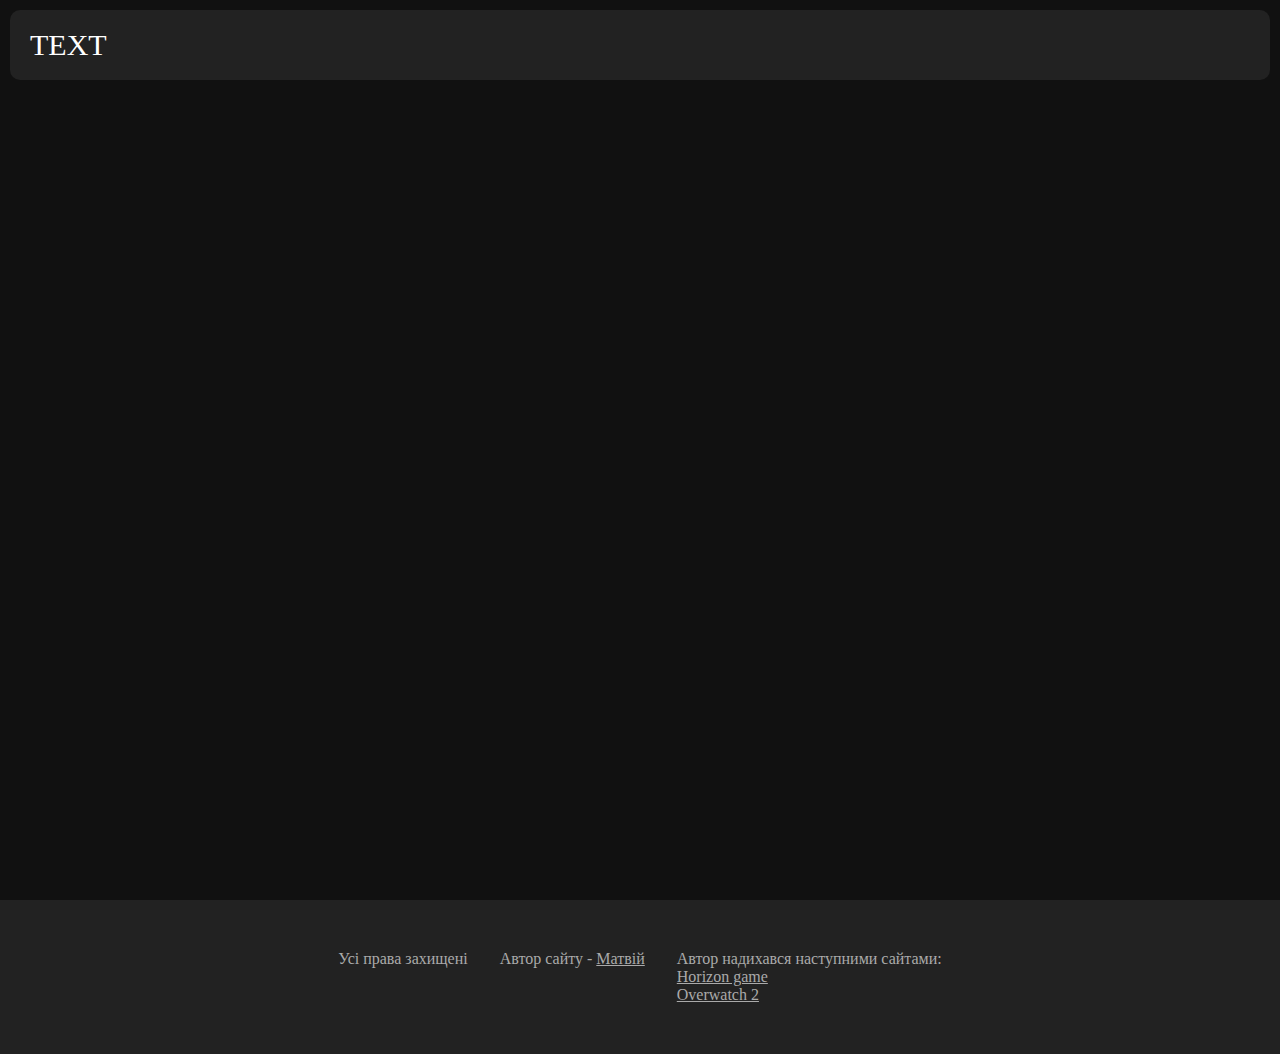
==== index.html @ eb87b84f "V 0.1" ====
<!DOCTYPE html>
<html>
<head>
	<meta charset="utf-8">
	<meta name="viewport" content="width=device-width, initial-scale=1">
	<link rel="stylesheet" type="text/css" href="jquery-3.7.0.min.js">
	<link rel="stylesheet" type="text/css" href="style.css">
	<script type="text/javascript" src="script.js"></script>
	<title>Сторінка</title>
</head>
<body>
	<div id="header">
		<a href="">
			<div class="btn">
				TEXT
			</div>
		</a>
	</div>
	<div id="content"></div>
	<div id="footer">
		<div class="span">Усі права захищені</div>
		<div class="span">Автор сайту - <a href="">Матвій</a></div>
		<div class="span">
			Автор надихався наступними сайтами:
			<br>
			<a href="https://www.playstation.com/uk-ua/horizon/">Horizon game</a>
			<br>
			<a href="https://overwatch.blizzard.com/en-us/">Overwatch 2</a>
		</div>
	</div>
</body>
</html>
---- style.css ----
body{
	margin: 0;
	font-size: 0;
	background-color: #111;
}
#header{
	position: fixed;
	left: 10px;
	top: 10px;
	right: 10px;
	height: 70px;
	background-color: #222;
	border-radius: 10px;
}
#header a{
	text-decoration-line: none;
}
#header .btn{
	position: relative;
	display: inline-block;
	vertical-align: top;
	height: 30px;
	padding: 20px;
	font-size: 30px;
	line-height: 30px;
	color: #FFF;
}
#content{
	min-height: 100vh;
}
#footer{
	padding: 50px;
	text-align: center;
	background-color: #222;
}
#footer .span{
	display: inline-block;
	vertical-align: top;
	text-align: left;
	margin-left: 16px;
	margin-right: 16px;
	font-size: 16px;
	color: #AAA;
}
#footer .span a{
	color: #AAA;
}
#footer .span a:hover{
	color: #FFF;
}
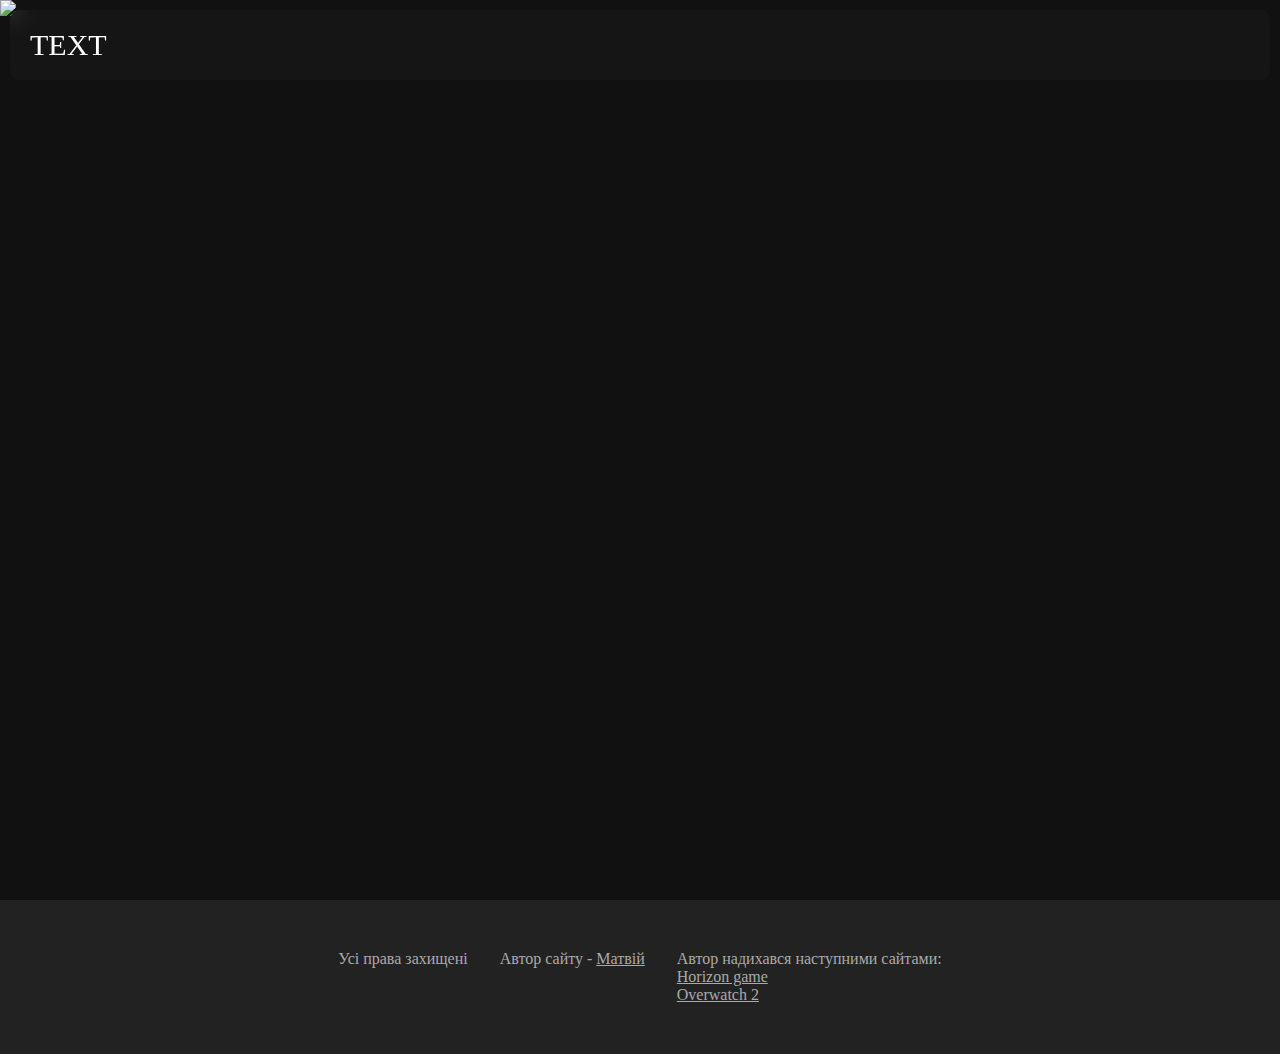
==== commit e56520d6: "V 0.2" ====
--- a/index.html
+++ b/index.html
@@ -16,7 +16,11 @@
 			</div>
 		</a>
 	</div>
-	<div id="content"></div>
+	<div id="content">
+		<div id="block1" class="block">
+			<img src="https://oir.mobi/uploads/posts/2021-03/1616523070_43-p-svetlii-fon-45.jpg" class="bg">
+		</div>
+	</div>
 	<div id="footer">
 		<div class="span">Усі права захищені</div>
 		<div class="span">Автор сайту - <a href="">Матвій</a></div>
--- a/style.css
+++ b/style.css
@@ -9,7 +9,8 @@
 	top: 10px;
 	right: 10px;
 	height: 70px;
-	background-color: #222;
+	background-color: rgba(34, 34, 34, 0.3);
+	backdrop-filter: blur(10px);
 	border-radius: 10px;
 }
 #header a{
@@ -27,6 +28,15 @@
 }
 #content{
 	min-height: 100vh;
+}
+#content .block{
+
+}
+#block1{
+
+}
+#block1 img.bg{
+	width: 100%;
 }
 #footer{
 	padding: 50px;
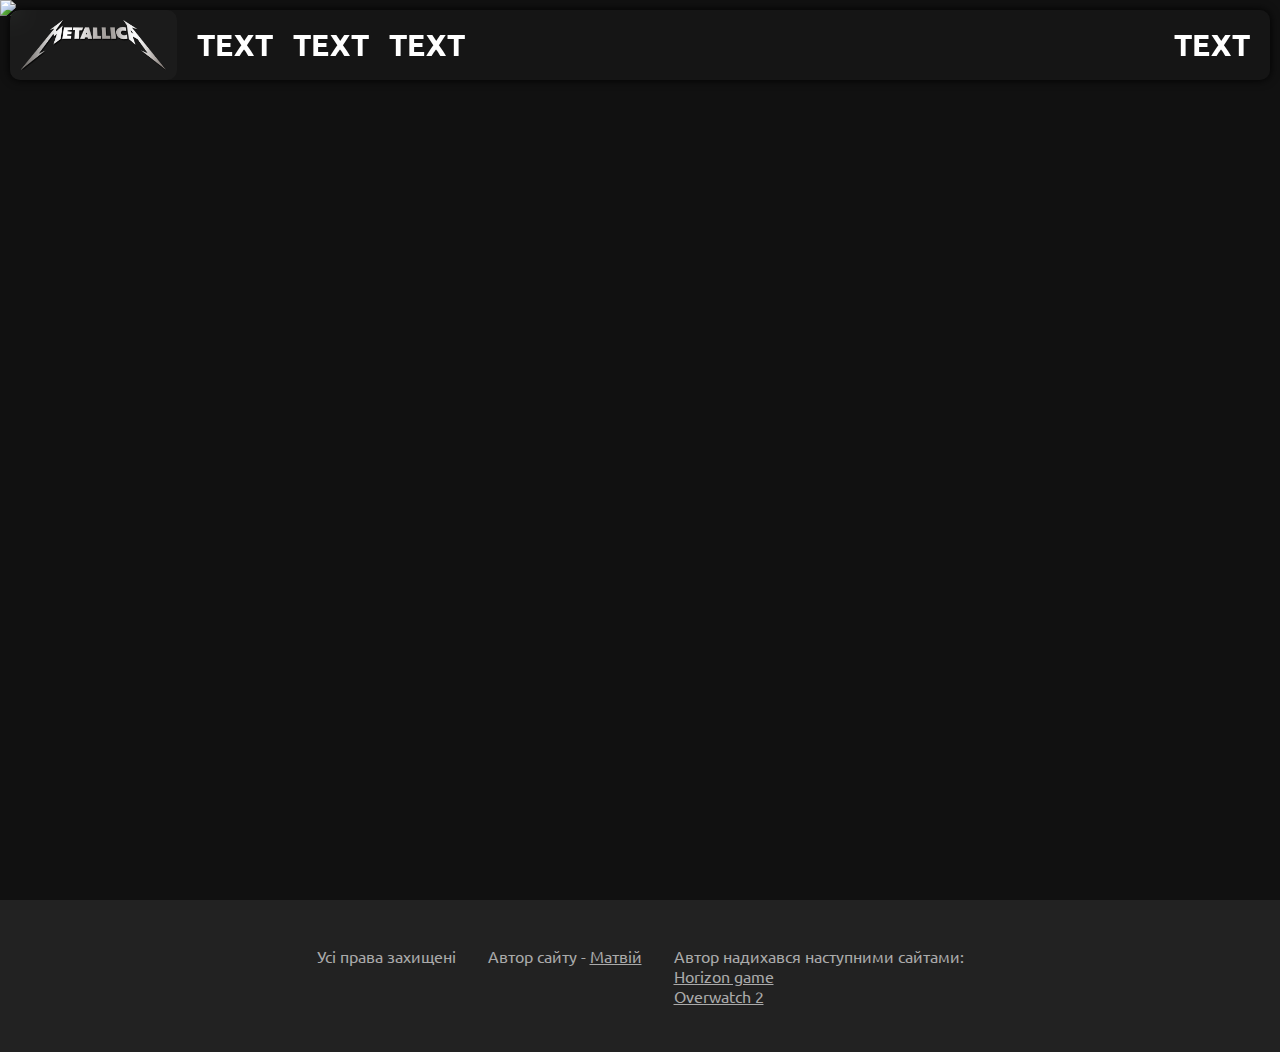
==== commit ab193dfe: "V0.3" ====
--- a/index.html
+++ b/index.html
@@ -5,20 +5,46 @@
 	<meta name="viewport" content="width=device-width, initial-scale=1">
 	<link rel="stylesheet" type="text/css" href="jquery-3.7.0.min.js">
 	<link rel="stylesheet" type="text/css" href="style.css">
+	<script type="text/javascript" src="jquery-3.7.0.min.js"></script>
 	<script type="text/javascript" src="script.js"></script>
 	<title>Сторінка</title>
 </head>
 <body>
 	<div id="header">
 		<a href="">
-			<div class="btn">
-				TEXT
+			<div class="logo">
+				<img src="img/logo.png" class="logo-img">
 			</div>
 		</a>
+		<div class="btns-left">
+			<a href="">
+				<div class="btn">
+					TEXT
+				</div>
+			</a>
+			<a href="">
+				<div class="btn">
+					TEXT
+				</div>
+			</a>
+			<a href="">
+				<div class="btn">
+					TEXT
+				</div>
+			</a>
+		</div>
+
+		<div class="btns-right">
+			<a href="">
+				<div class="btn">
+					TEXT
+				</div>
+			</a>
+		</div>
 	</div>
 	<div id="content">
 		<div id="block1" class="block">
-			<img src="https://oir.mobi/uploads/posts/2021-03/1616523070_43-p-svetlii-fon-45.jpg" class="bg">
+			<img src="https://amiel.club/uploads/posts/2022-03/1647680891_38-amiel-club-p-kartinki-metalla-54.jpg" class="bg">
 		</div>
 	</div>
 	<div id="footer">
--- a/style.css
+++ b/style.css
@@ -1,30 +1,75 @@
+@font-face{
+	font-family: ubuntu;
+	src: url("fonts/Ubuntu-Regular.ttf");
+}
+@font-face{
+	font-family: ubuntu-bold;
+	src: url("fonts/Ubuntu-Bold.ttf");
+}
 body{
+	font-family: ubuntu;
 	margin: 0;
 	font-size: 0;
 	background-color: #111;
 }
 #header{
+	font-family: ubuntu-bold;
 	position: fixed;
 	left: 10px;
 	top: 10px;
 	right: 10px;
-	height: 70px;
+	min-height: 70px;
 	background-color: rgba(34, 34, 34, 0.3);
+	-webkit-backdrop-filter: blur(10px);
 	backdrop-filter: blur(10px);
 	border-radius: 10px;
+	box-shadow: 0 0 10px #000;
+	transition-duration: 200ms;
+}
+#header.active{
+	-webkit-backdrop-filter: blur(2px);
+	backdrop-filter: blur(2px);
 }
 #header a{
 	text-decoration-line: none;
+}
+#header .logo{
+	padding: 10px;
+	display: inline-block;
+	vertical-align: top;
+	background-color:  rgba(34, 34, 34, 0.5);
+	border-radius: 10px;
+}
+#header .logo-img{
+	height: 50px;
+}
+#header .btns-left{
+	display: inline-block;
+	vertical-align: top;
+	padding: 10px;
+}
+#header .btns-right{
+	display: inline-block;
+	vertical-align: middle;
+	padding: 10px;
+	position: absolute;
+	right: 0;
+	top: 0;
 }
 #header .btn{
 	position: relative;
 	display: inline-block;
 	vertical-align: top;
 	height: 30px;
-	padding: 20px;
+	padding: 10px;
 	font-size: 30px;
 	line-height: 30px;
 	color: #FFF;
+	transition-duration: 200ms;
+	border-radius: 10px;
+}
+#header .btn:hover{
+	background-color: rgba(34, 34, 34, 0.5);
 }
 #content{
 	min-height: 100vh;
@@ -39,7 +84,7 @@
 	width: 100%;
 }
 #footer{
-	padding: 50px;
+	padding: 30px;
 	text-align: center;
 	background-color: #222;
 }
@@ -47,8 +92,7 @@
 	display: inline-block;
 	vertical-align: top;
 	text-align: left;
-	margin-left: 16px;
-	margin-right: 16px;
+	margin: 16px;
 	font-size: 16px;
 	color: #AAA;
 }
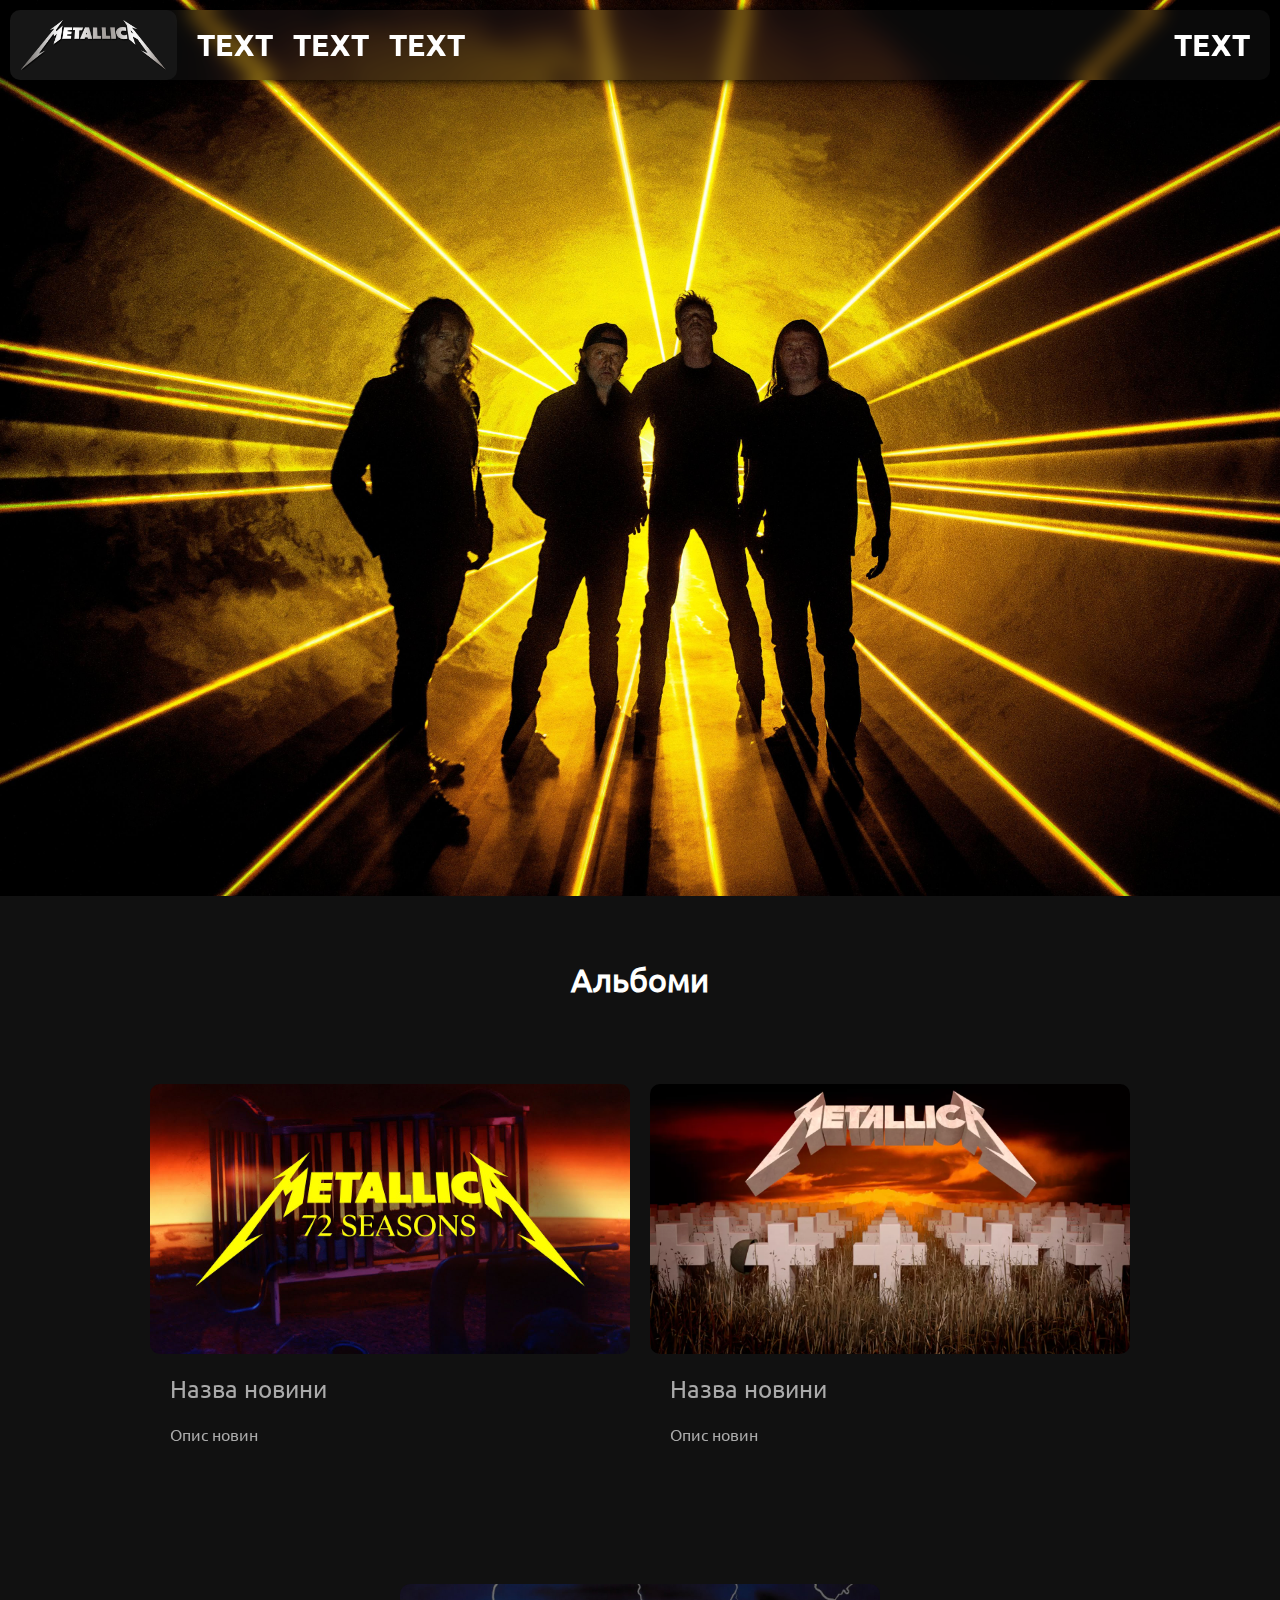
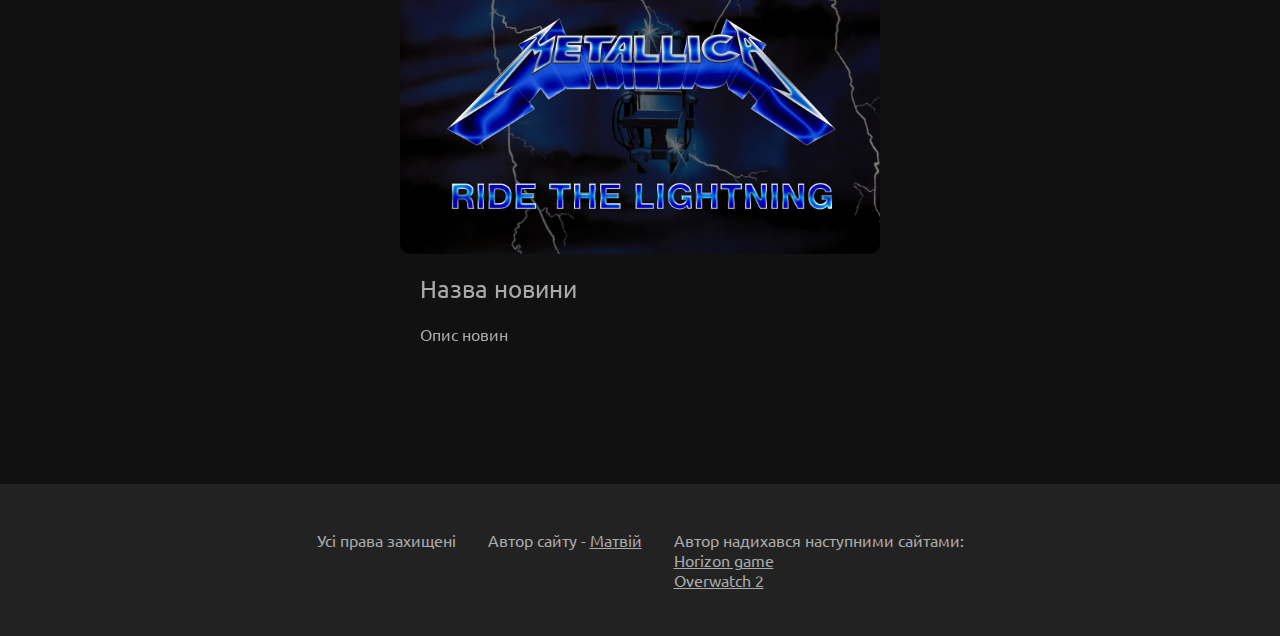
==== commit 9466ecff: "V0.3.1" ====
--- a/index.html
+++ b/index.html
@@ -44,7 +44,71 @@
 	</div>
 	<div id="content">
 		<div id="block1" class="block">
-			<img src="https://amiel.club/uploads/posts/2022-03/1647680891_38-amiel-club-p-kartinki-metalla-54.jpg" class="bg">
+			<img src="img/bg3.jpg" class="bg" >
+		</div>
+		<div id="block2" class="block">
+			<div class="block-name">
+				Альбоми
+			</div>
+			<div class="cards">
+				<div class="card">
+					<div class="card-img" style="background-image: url('img/news1.jpg');"></div>
+					<div class="text">
+						<div class="name">
+						Назва новини
+						</div>
+						<div class="descr">
+						Опис новин
+						</div>
+					</div>
+					<div class="author">
+						<div class="avatar"></div>
+						<div class="data">
+							<div class="name">Автор Авторчук</div>
+							<div class="rank">Автор новини</div>
+							<div class="date"></div>
+						</div>
+					</div>
+				</div>
+				<div class="card">
+					<div class="card-img" style="background-image: url('img/news2.webp');"></div>
+					<div class="text">
+						<div class="name">
+						Назва новини
+						</div>
+						<div class="descr">
+						Опис новин
+						</div>
+					</div>
+					<div class="author">
+						<div class="avatar"></div>
+						<div class="data">
+							<div class="name">Автор Авторчук</div>
+							<div class="rank">Автор новини</div>
+							<div class="date"></div>
+						</div>
+					</div>
+				</div>
+				<div class="card">
+					<div class="card-img" style="background-image: url('img/news3.jpg');"></div>
+					<div class="text">
+						<div class="name">
+						Назва новини
+						</div>
+						<div class="descr">
+						Опис новин
+						</div>
+					</div>
+					<div class="author">
+						<div class="avatar"></div>
+						<div class="data">
+							<div class="name">Автор Авторчук</div>
+							<div class="rank">Автор новини</div>
+							<div class="date"></div>
+						</div>
+					</div>
+				</div>
+			</div>
 		</div>
 	</div>
 	<div id="footer">
--- a/style.css
+++ b/style.css
@@ -83,6 +83,67 @@
 #block1 img.bg{
 	width: 100%;
 }
+#block2{
+	text-align: center;
+}
+#block2 .block-name{
+	font-size: 32px;
+	font-weight: bold;
+	padding: 64px;
+	color: #FFF;
+}
+#block2 .cards{
+	position: relative;
+	padding: 10px;
+
+}
+#block2 .cards .card{
+	position: relative;
+	display: inline-block;
+	vertical-align: top;
+	margin: 5px;
+	padding: 5px;
+	width: 480px;
+	height: 480px;
+	color: #AAA;
+	border-radius: 15px;
+	transition-duration: 200ms;
+}
+#block2 .cards .card:hover{
+	background-color: #000;
+	box-shadow: 0 0 10px #000;
+}
+#block2 .cards .card .card-img{
+	width: 480px;
+	height: 270px;
+	background-size: cover;
+	background-position:50% 50%;
+	border-radius: 10px;
+	transition-duration: 200ms;
+}
+#block2 .cards .card:hover .card-img{
+	box-shadow: 0 0 10px #FF0;
+}
+#block2 .cards .card .text{
+	padding: 10px;
+	color: #AAA;
+	text-align: left;
+}
+#block2 .cards .card .text .name{
+	padding: 10px;
+	font-size: 24px;
+}
+#block2 .cards .card .text .descr{
+	padding: 10px;
+	font-size: 16px;
+}
+#block2 .cards .card .author{}
+#block2 .cards .card .author .avatar{}
+#block2 .cards .card .author .data{}
+#block2 .cards .card .author .data .name{}
+#block2 .cards .card .author .data .rank{}
+#block2 .cards .card .author .data .date{}
+
 #footer{
 	padding: 30px;
 	text-align: center;
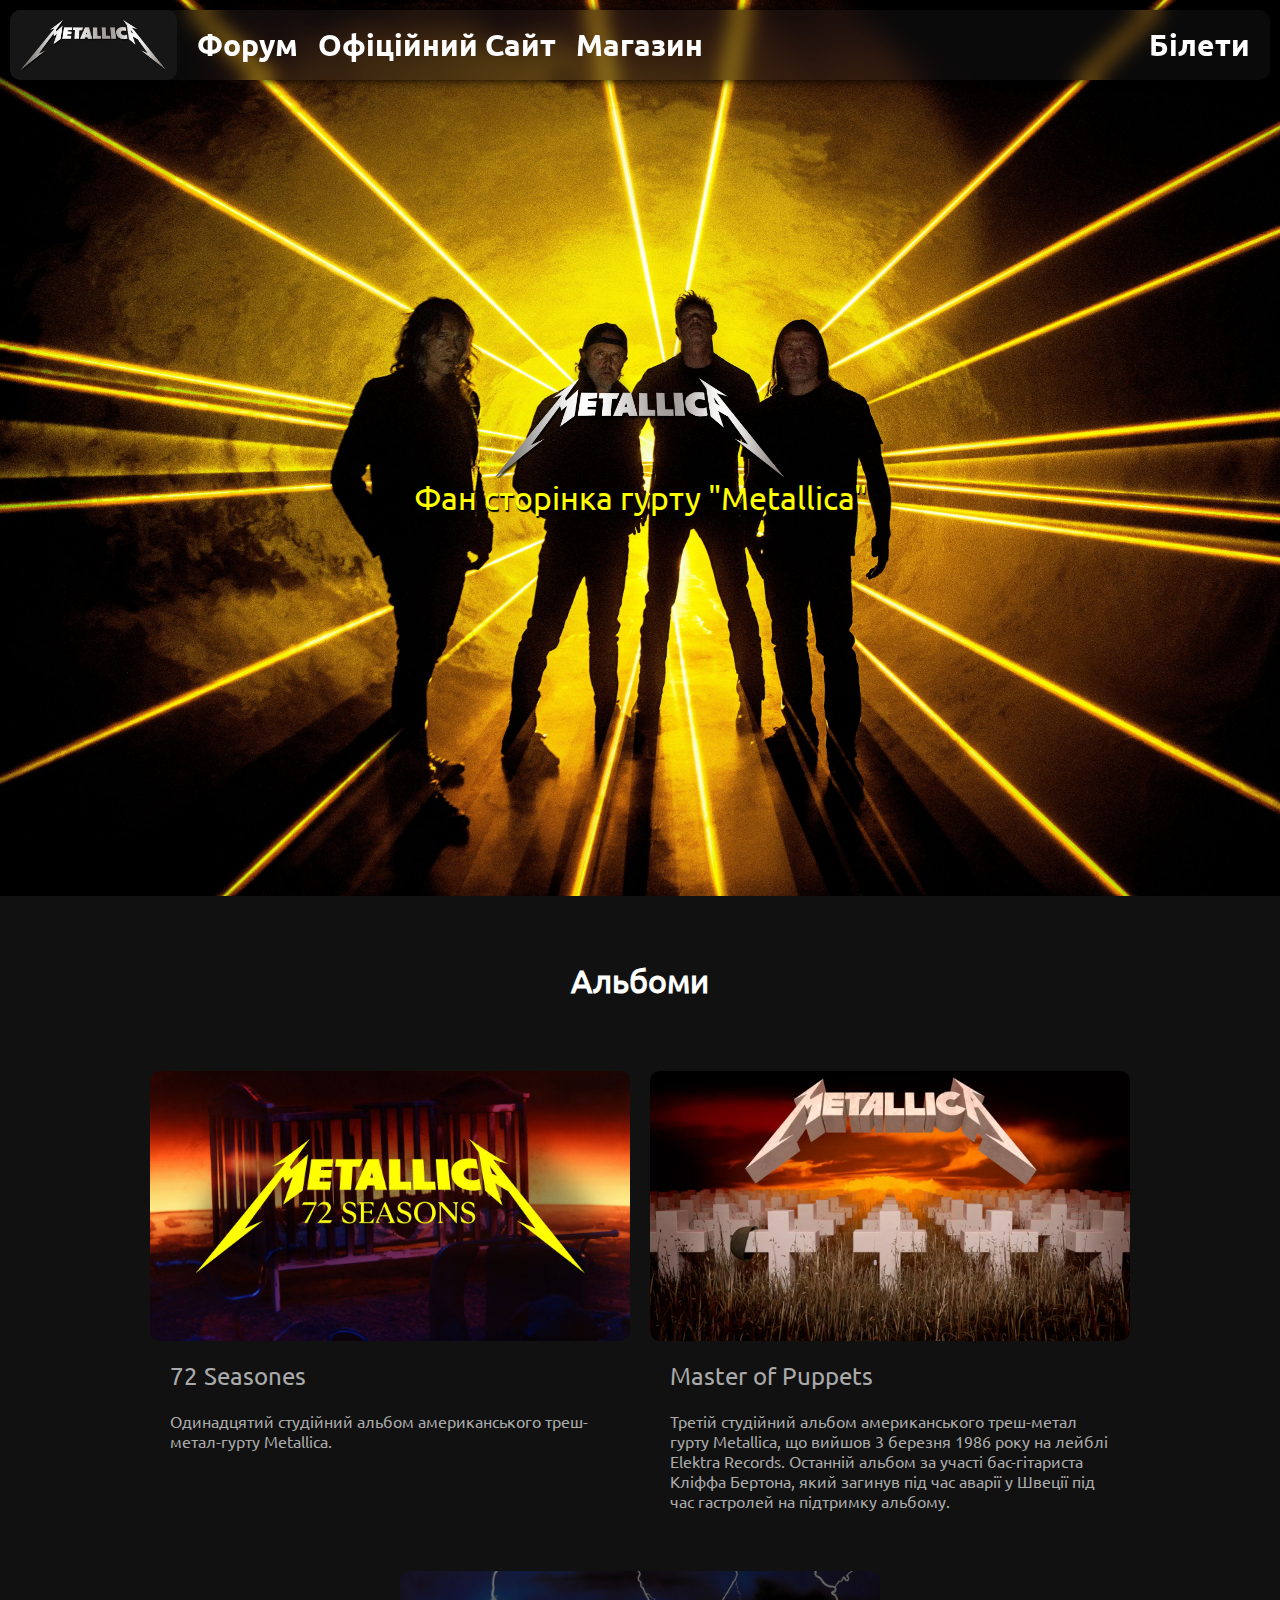
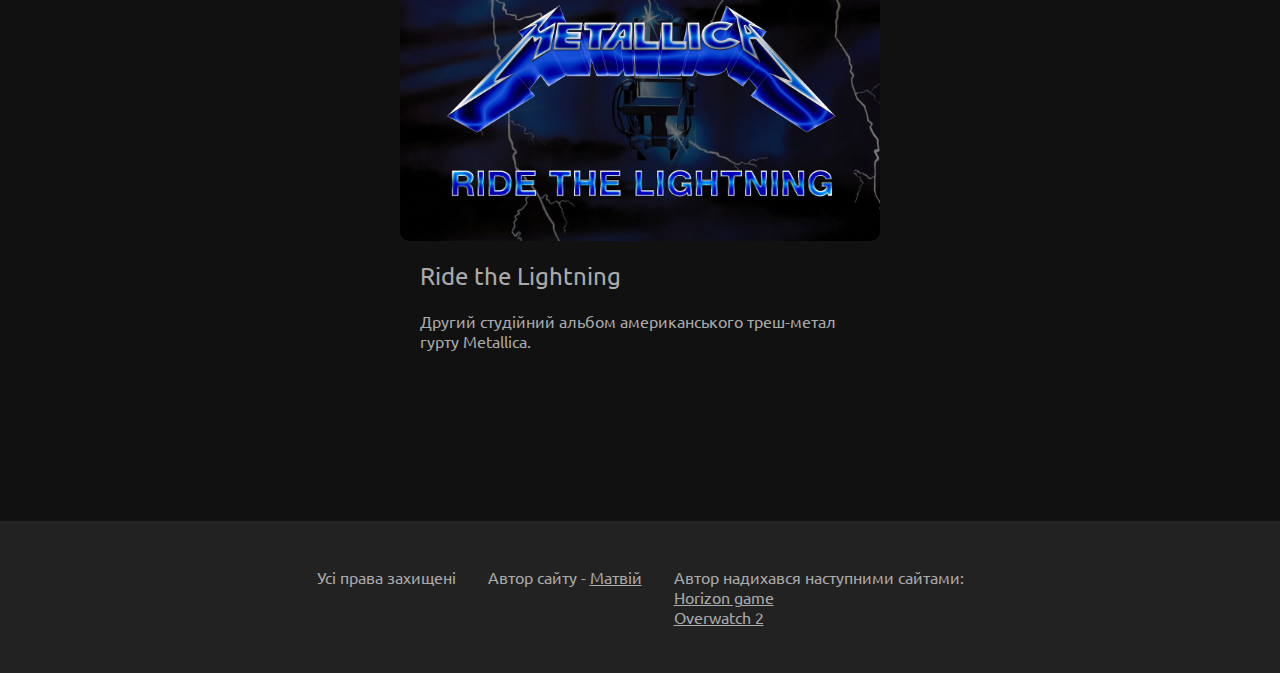
==== commit c5cd52d9: "V0.4" ====
--- a/index.html
+++ b/index.html
@@ -16,20 +16,23 @@
 				<img src="img/logo.png" class="logo-img">
 			</div>
 		</a>
+		<div class="btn spec-btn">
+			↓
+		</div>
 		<div class="btns-left">
 			<a href="">
 				<div class="btn">
-					TEXT
+					Форум
+				</div>
+			</a>
+			<a href="metallica.com">
+				<div class="btn">
+					Офіційний Сайт
 				</div>
 			</a>
 			<a href="">
 				<div class="btn">
-					TEXT
-				</div>
-			</a>
-			<a href="">
-				<div class="btn">
-					TEXT
+					Магазин
 				</div>
 			</a>
 		</div>
@@ -37,14 +40,20 @@
 		<div class="btns-right">
 			<a href="">
 				<div class="btn">
-					TEXT
+					Білети
 				</div>
 			</a>
 		</div>
 	</div>
 	<div id="content">
 		<div id="block1" class="block">
-			<img src="img/bg3.jpg" class="bg" >
+			<img src="img/bg3.jpg" class="bg">
+			<div class="inner">
+				<img src="img/logo.png" class="inner-img">
+				<div class="text">
+					Фан сторінка гурту "Metallica"
+				</div>
+			</div>
 		</div>
 		<div id="block2" class="block">
 			<div class="block-name">
@@ -55,10 +64,10 @@
 					<div class="card-img" style="background-image: url('img/news1.jpg');"></div>
 					<div class="text">
 						<div class="name">
-						Назва новини
+						72 Seasones
 						</div>
 						<div class="descr">
-						Опис новин
+						Oдинадцятий студійний альбом американського треш-метал-гурту Metallica.
 						</div>
 					</div>
 					<div class="author">
@@ -74,10 +83,10 @@
 					<div class="card-img" style="background-image: url('img/news2.webp');"></div>
 					<div class="text">
 						<div class="name">
-						Назва новини
+						Master of Puppets
 						</div>
 						<div class="descr">
-						Опис новин
+						Третій студійний альбом американського треш-метал гурту Metallica, що вийшов 3 березня 1986 року на лейблі Elektra Records. Останній альбом за участі бас-гітариста Кліффа Бертона, який загинув під час аварії у Швеції під час гастролей на підтримку альбому.
 						</div>
 					</div>
 					<div class="author">
@@ -93,10 +102,10 @@
 					<div class="card-img" style="background-image: url('img/news3.jpg');"></div>
 					<div class="text">
 						<div class="name">
-						Назва новини
+						Ride the Lightning
 						</div>
 						<div class="descr">
-						Опис новин
+						Другий студійний альбом американського треш-метал гурту Metallica.
 						</div>
 					</div>
 					<div class="author">
--- a/style.css
+++ b/style.css
@@ -11,6 +11,7 @@
 	margin: 0;
 	font-size: 0;
 	background-color: #111;
+	min-width: 719px;
 }
 #header{
 	font-family: ubuntu-bold;
@@ -25,6 +26,7 @@
 	border-radius: 10px;
 	box-shadow: 0 0 10px #000;
 	transition-duration: 200ms;
+	z-index: 1000;
 }
 #header.active{
 	-webkit-backdrop-filter: blur(2px);
@@ -71,6 +73,14 @@
 #header .btn:hover{
 	background-color: rgba(34, 34, 34, 0.5);
 }
+#header .spec-btn{
+	display: none;
+	margin: 10px;
+	width: 30px;
+	cursor: pointer;
+	text-align: center;
+	margin-left: 10px;
+}
 #content{
 	min-height: 100vh;
 }
@@ -78,18 +88,35 @@
 
 }
 #block1{
-
+	position: relative;
 }
 #block1 img.bg{
 	width: 100%;
 }
+#block1 .inner{
+	text-align: center;
+	position: absolute;
+	top: 50%;
+	left: 50%;
+	transform: translate(-50%, -50%);
+}
+#block1 .inner .inner-img{
+	height: 100px;
+}
+#block1 .inner .text{
+	font-size: 32px;
+	color: yellow;
+	text-shadow: 1px 2px 1px #000;
+}
 #block2{
 	text-align: center;
+	padding: 50px;
 }
 #block2 .block-name{
 	font-size: 32px;
 	font-weight: bold;
-	padding: 64px;
+	padding: 50px;
+	padding-top: 15px;
 	color: #FFF;
 }
 #block2 .cards{
@@ -162,4 +189,33 @@
 }
 #footer .span a:hover{
 	color: #FFF;
+}
+@media(max-width: 900px){
+	#header .btns-left{
+		display: none;
+
+	}
+	#header .spec-btn{
+		display: inline-block;
+	}
+	#header .btns-left.active{
+		display: block;
+		position: absolute;
+		top: 100%;
+		left: 0;
+		right: 0;
+		background-color: rgba(34, 34, 34, 0.7);
+	}
+	#header .btns-left.active .btn{
+		display: block;
+	}
+}
+@media(max-width: 860px){
+	#header{
+		top: 0;
+		left: 0;
+		right: 0;
+		position: sticky;
+		border-radius: 0;
+	}
 }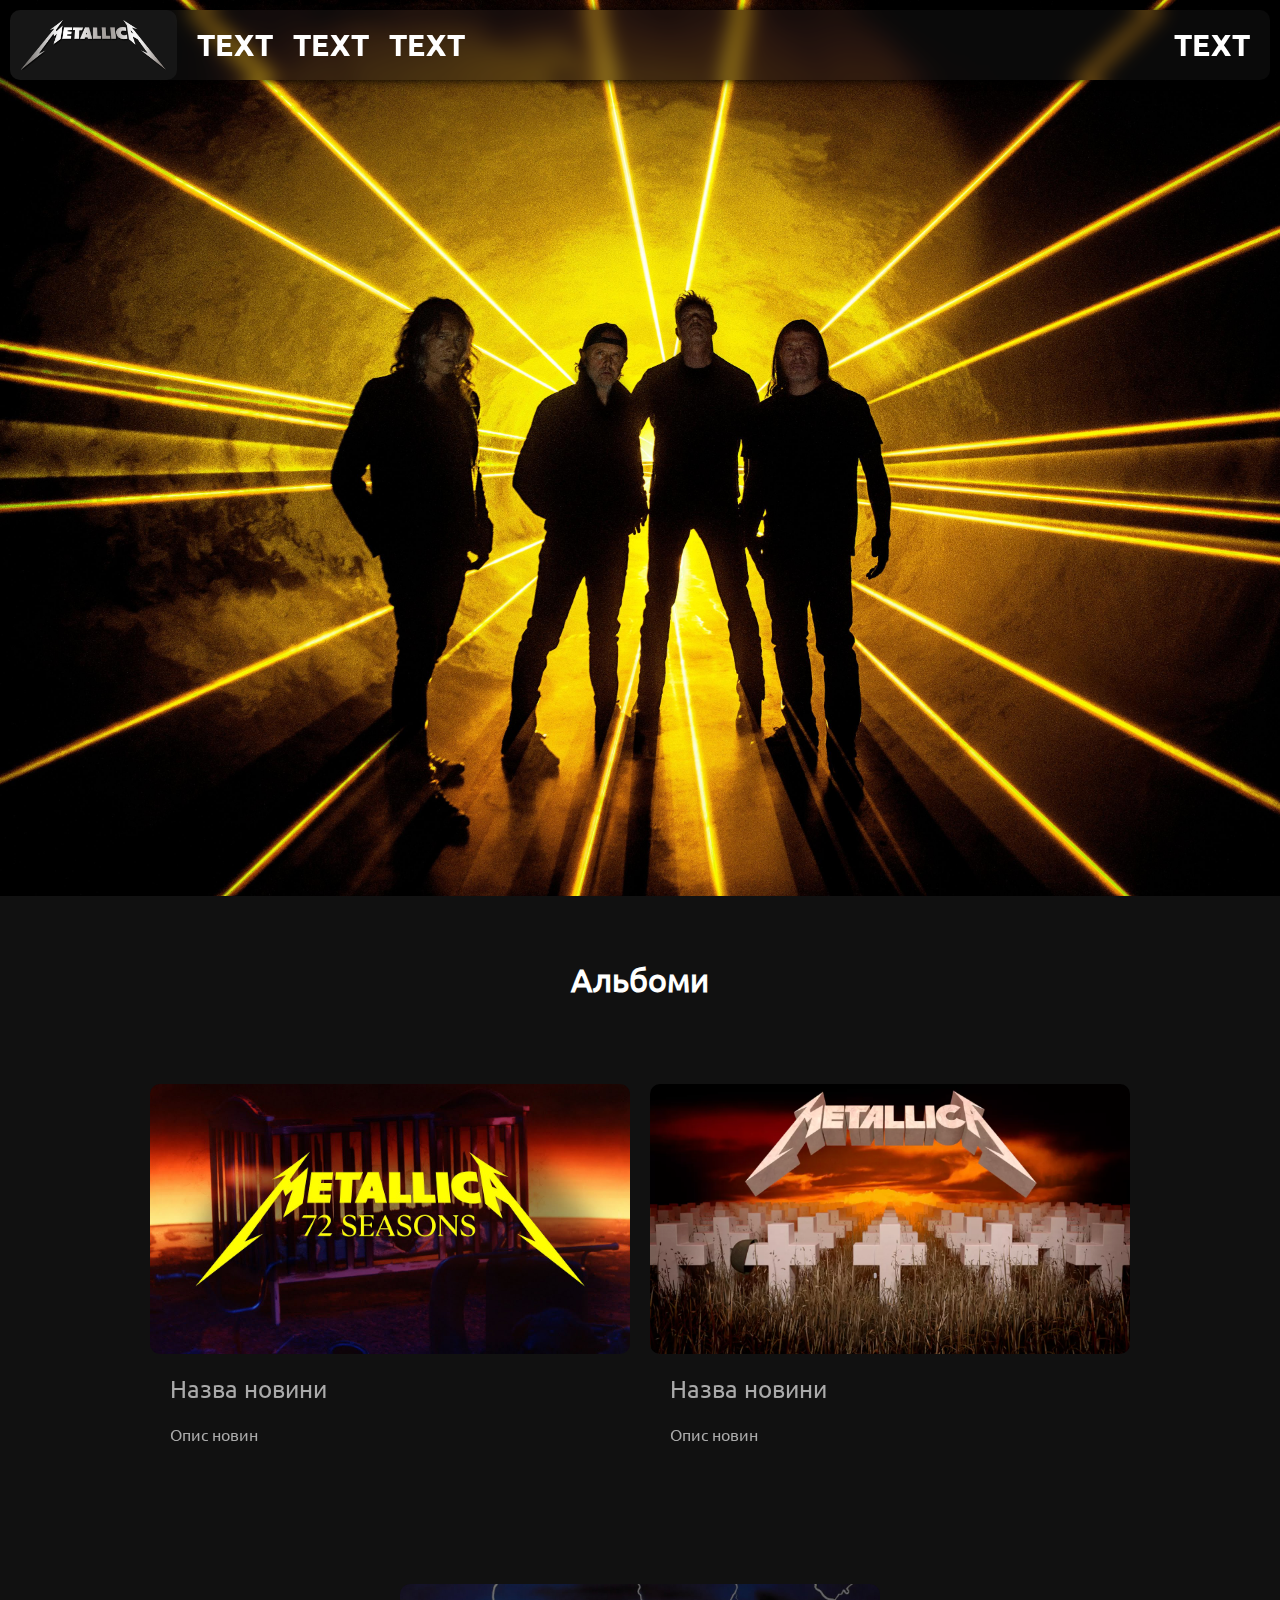
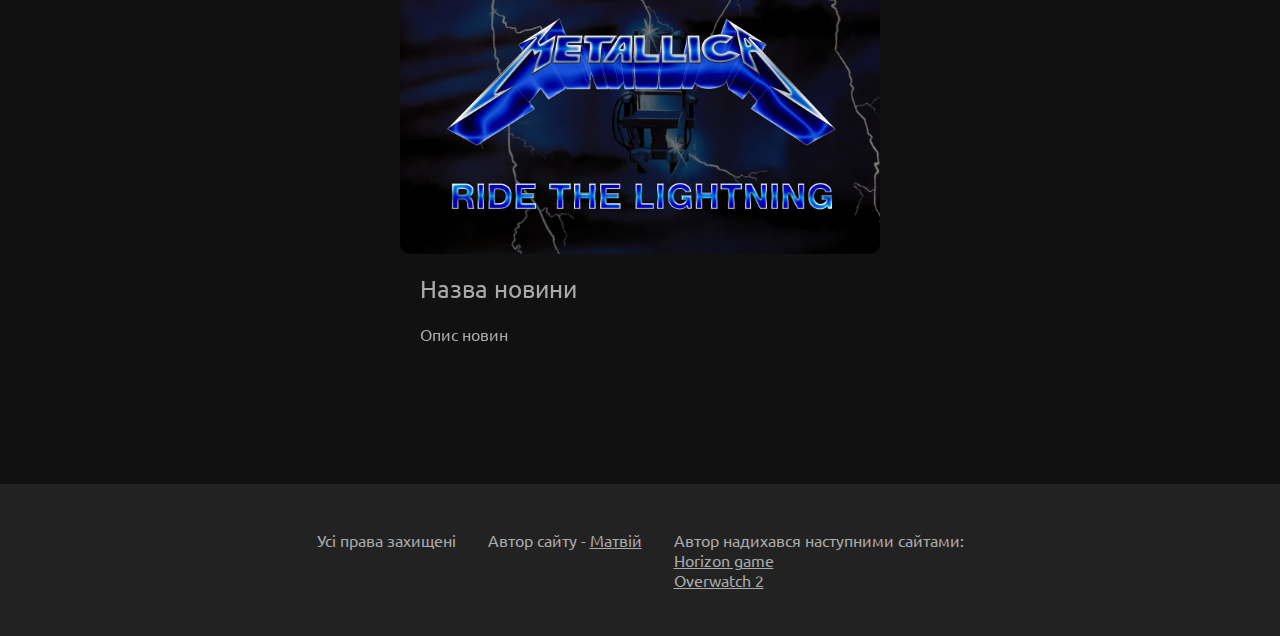
==== commit fe22718d: "v0.4.2" ====
--- a/index.html
+++ b/index.html
@@ -16,23 +16,20 @@
 				<img src="img/logo.png" class="logo-img">
 			</div>
 		</a>
-		<div class="btn spec-btn">
-			↓
-		</div>
 		<div class="btns-left">
 			<a href="">
 				<div class="btn">
-					Форум
-				</div>
-			</a>
-			<a href="metallica.com">
-				<div class="btn">
-					Офіційний Сайт
+					TEXT
 				</div>
 			</a>
 			<a href="">
 				<div class="btn">
-					Магазин
+					TEXT
+				</div>
+			</a>
+			<a href="">
+				<div class="btn">
+					TEXT
 				</div>
 			</a>
 		</div>
@@ -40,20 +37,14 @@
 		<div class="btns-right">
 			<a href="">
 				<div class="btn">
-					Білети
+					TEXT
 				</div>
 			</a>
 		</div>
 	</div>
 	<div id="content">
 		<div id="block1" class="block">
-			<img src="img/bg3.jpg" class="bg">
-			<div class="inner">
-				<img src="img/logo.png" class="inner-img">
-				<div class="text">
-					Фан сторінка гурту "Metallica"
-				</div>
-			</div>
+			<img src="img/bg3.jpg" class="bg" >
 		</div>
 		<div id="block2" class="block">
 			<div class="block-name">
@@ -64,10 +55,10 @@
 					<div class="card-img" style="background-image: url('img/news1.jpg');"></div>
 					<div class="text">
 						<div class="name">
-						72 Seasones
+						Назва новини
 						</div>
 						<div class="descr">
-						Oдинадцятий студійний альбом американського треш-метал-гурту Metallica.
+						Опис новин
 						</div>
 					</div>
 					<div class="author">
@@ -83,10 +74,10 @@
 					<div class="card-img" style="background-image: url('img/news2.webp');"></div>
 					<div class="text">
 						<div class="name">
-						Master of Puppets
+						Назва новини
 						</div>
 						<div class="descr">
-						Третій студійний альбом американського треш-метал гурту Metallica, що вийшов 3 березня 1986 року на лейблі Elektra Records. Останній альбом за участі бас-гітариста Кліффа Бертона, який загинув під час аварії у Швеції під час гастролей на підтримку альбому.
+						Опис новин
 						</div>
 					</div>
 					<div class="author">
@@ -102,10 +93,10 @@
 					<div class="card-img" style="background-image: url('img/news3.jpg');"></div>
 					<div class="text">
 						<div class="name">
-						Ride the Lightning
+						Назва новини
 						</div>
 						<div class="descr">
-						Другий студійний альбом американського треш-метал гурту Metallica.
+						Опис новин
 						</div>
 					</div>
 					<div class="author">
--- a/style.css
+++ b/style.css
@@ -11,7 +11,6 @@
 	margin: 0;
 	font-size: 0;
 	background-color: #111;
-	min-width: 719px;
 }
 #header{
 	font-family: ubuntu-bold;
@@ -26,7 +25,6 @@
 	border-radius: 10px;
 	box-shadow: 0 0 10px #000;
 	transition-duration: 200ms;
-	z-index: 1000;
 }
 #header.active{
 	-webkit-backdrop-filter: blur(2px);
@@ -73,14 +71,6 @@
 #header .btn:hover{
 	background-color: rgba(34, 34, 34, 0.5);
 }
-#header .spec-btn{
-	display: none;
-	margin: 10px;
-	width: 30px;
-	cursor: pointer;
-	text-align: center;
-	margin-left: 10px;
-}
 #content{
 	min-height: 100vh;
 }
@@ -88,35 +78,18 @@
 
 }
 #block1{
-	position: relative;
+
 }
 #block1 img.bg{
 	width: 100%;
 }
-#block1 .inner{
-	text-align: center;
-	position: absolute;
-	top: 50%;
-	left: 50%;
-	transform: translate(-50%, -50%);
-}
-#block1 .inner .inner-img{
-	height: 100px;
-}
-#block1 .inner .text{
-	font-size: 32px;
-	color: yellow;
-	text-shadow: 1px 2px 1px #000;
-}
 #block2{
 	text-align: center;
-	padding: 50px;
 }
 #block2 .block-name{
 	font-size: 32px;
 	font-weight: bold;
-	padding: 50px;
-	padding-top: 15px;
+	padding: 64px;
 	color: #FFF;
 }
 #block2 .cards{
@@ -189,6 +162,7 @@
 }
 #footer .span a:hover{
 	color: #FFF;
+<<<<<<< HEAD
 }
 @media(max-width: 900px){
 	#header .btns-left{
@@ -218,4 +192,29 @@
 		position: sticky;
 		border-radius: 0;
 	}
-}+}
+/*@media(max-width: 500px){
+	#content{
+		padding: 0;
+	}
+	#block2{
+		padding: 0;
+	}
+	#block2 .cards{
+		padding: 0;
+	}
+	#block2 .cards .card{
+		width: 360px;
+		height: 360px;
+	}
+	#block2 .cards .card .card-img{
+		width: 360px;
+		height: 220px;
+	}
+	#block1 .inner .text{
+		display: none;
+	}
+}
+=======
+}
+>>>>>>> parent of c5cd52d ( V0.4)*/
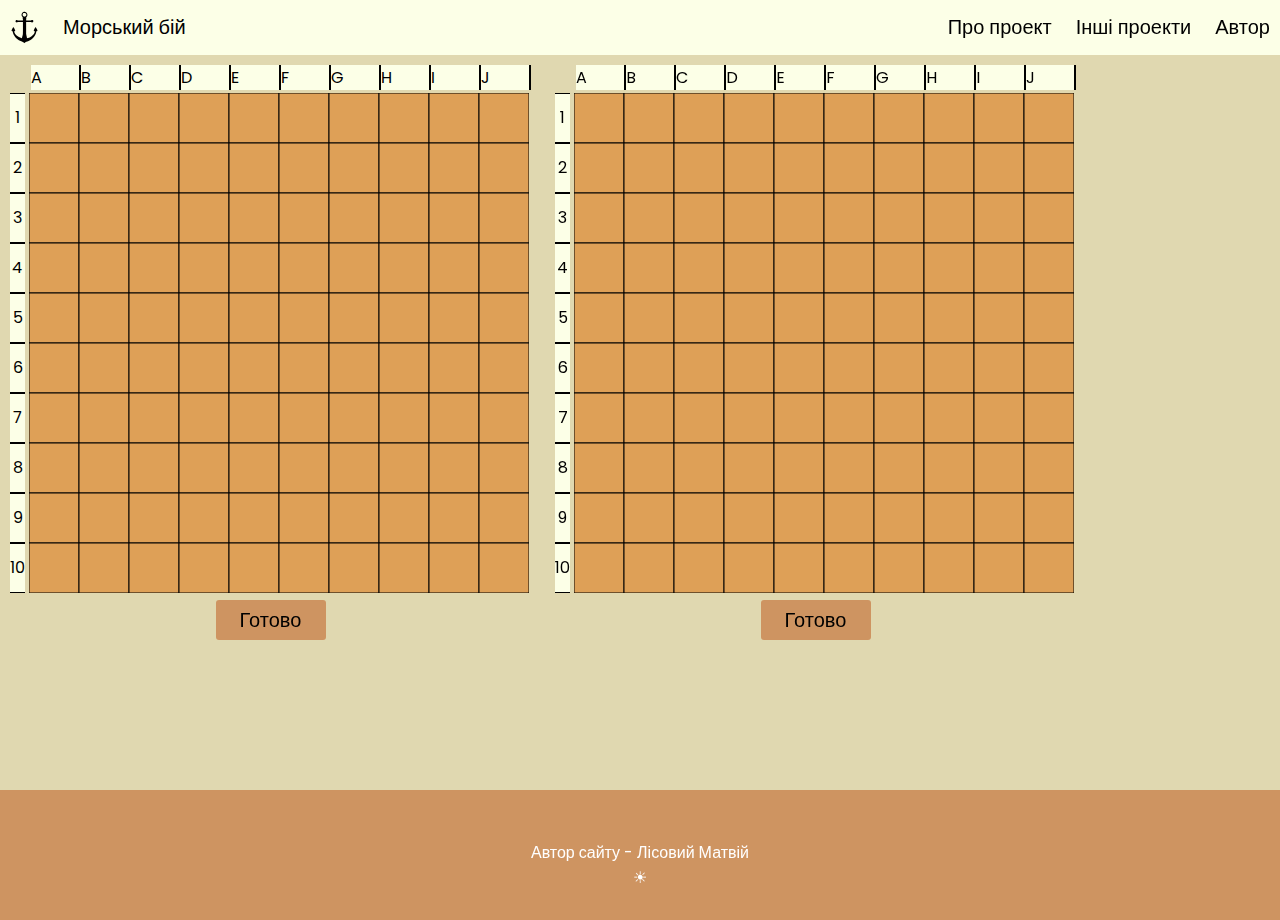
==== commit aaccee0e: "v0.4.21" ====
--- a/index.html
+++ b/index.html
@@ -3,124 +3,68 @@
 <head>
 	<meta charset="utf-8">
 	<meta name="viewport" content="width=device-width, initial-scale=1">
-	<link rel="stylesheet" type="text/css" href="jquery-3.7.0.min.js">
+	<script type="text/javascript" src="jquery-3.6.4.min.js"></script>
+	<script type="text/javascript" src="script.js"></script>
 	<link rel="stylesheet" type="text/css" href="style.css">
-	<script type="text/javascript" src="jquery-3.7.0.min.js"></script>
-	<script type="text/javascript" src="script.js"></script>
-	<title>Сторінка</title>
+	<title>Морський бій</title>
 </head>
 <body>
-	<div id="header">
-		<a href="">
-			<div class="logo">
-				<img src="img/logo.png" class="logo-img">
+	<header>
+		<div id="header_l" class="header_part">
+			<img src="img/logo.svg" id="logo" class="el">
+			<div class="el">Морський бій</div>
+		</div>
+		<div id="header_r" class="header_part">
+			<div class="btn">Про проект</div>
+			<div class="btn">Інші проекти</div>
+			<div class="btn">Автор</div>
+		</div>
+	</header>
+	<content>
+		<div id="field1" class="fields">
+			<div id="cell_name">
+				<div class="cell_name">A</div>
+				<div class="cell_name">B</div>
+				<div class="cell_name">C</div>
+				<div class="cell_name">D</div>
+				<div class="cell_name">E</div>
+				<div class="cell_name">F</div>
+				<div class="cell_name">G</div>
+				<div class="cell_name">H</div>
+				<div class="cell_name">I</div>
+				<div class="cell_name">J</div>
 			</div>
-		</a>
-		<div class="btns-left">
-			<a href="">
-				<div class="btn">
-					TEXT
-				</div>
-			</a>
-			<a href="">
-				<div class="btn">
-					TEXT
-				</div>
-			</a>
-			<a href="">
-				<div class="btn">
-					TEXT
-				</div>
-			</a>
+			<div id="cell_num">
+				<p class="cell_num">1</p><p class="cell_num">2</p><p class="cell_num">3</p><p class="cell_num">4</p><p class="cell_num">5</p><p class="cell_num">6</p><p class="cell_num">7</p><p class="cell_num">8</p><p class="cell_num">9</p><p class="cell_num">10</p>
+			</div>
+			<canvas id="canvas" height="500" width="500"></canvas>
+			<div id="start_game1">Готово</div>
 		</div>
-
-		<div class="btns-right">
-			<a href="">
-				<div class="btn">
-					TEXT
-				</div>
-			</a>
+		<div id="field2" class="fields">
+			<div id="cell_name">
+				<div class="cell_name">A</div>
+				<div class="cell_name">B</div>
+				<div class="cell_name">C</div>
+				<div class="cell_name">D</div>
+				<div class="cell_name">E</div>
+				<div class="cell_name">F</div>
+				<div class="cell_name">G</div>
+				<div class="cell_name">H</div>
+				<div class="cell_name">I</div>
+				<div class="cell_name">J</div>
+			</div>
+			<div id="cell_num">
+				<p class="cell_num">1</p><p class="cell_num">2</p><p class="cell_num">3</p><p class="cell_num">4</p><p class="cell_num">5</p><p class="cell_num">6</p><p class="cell_num">7</p><p class="cell_num">8</p><p class="cell_num">9</p><p class="cell_num">10</p>
+			</div>
+			<canvas id="canvas2" height="500" width="500"></canvas>
+			<div id="start_game2">Готово</div>
 		</div>
+	</content>
+	<footer>
+		<div id="foot_text">
+			Автор сайту - Лісовий Матвій
+		<div id="dark_mode" title="Змінити кольорову схему">☀</div>
 	</div>
-	<div id="content">
-		<div id="block1" class="block">
-			<img src="img/bg3.jpg" class="bg" >
-		</div>
-		<div id="block2" class="block">
-			<div class="block-name">
-				Альбоми
-			</div>
-			<div class="cards">
-				<div class="card">
-					<div class="card-img" style="background-image: url('img/news1.jpg');"></div>
-					<div class="text">
-						<div class="name">
-						Назва новини
-						</div>
-						<div class="descr">
-						Опис новин
-						</div>
-					</div>
-					<div class="author">
-						<div class="avatar"></div>
-						<div class="data">
-							<div class="name">Автор Авторчук</div>
-							<div class="rank">Автор новини</div>
-							<div class="date"></div>
-						</div>
-					</div>
-				</div>
-				<div class="card">
-					<div class="card-img" style="background-image: url('img/news2.webp');"></div>
-					<div class="text">
-						<div class="name">
-						Назва новини
-						</div>
-						<div class="descr">
-						Опис новин
-						</div>
-					</div>
-					<div class="author">
-						<div class="avatar"></div>
-						<div class="data">
-							<div class="name">Автор Авторчук</div>
-							<div class="rank">Автор новини</div>
-							<div class="date"></div>
-						</div>
-					</div>
-				</div>
-				<div class="card">
-					<div class="card-img" style="background-image: url('img/news3.jpg');"></div>
-					<div class="text">
-						<div class="name">
-						Назва новини
-						</div>
-						<div class="descr">
-						Опис новин
-						</div>
-					</div>
-					<div class="author">
-						<div class="avatar"></div>
-						<div class="data">
-							<div class="name">Автор Авторчук</div>
-							<div class="rank">Автор новини</div>
-							<div class="date"></div>
-						</div>
-					</div>
-				</div>
-			</div>
-		</div>
-	</div>
-	<div id="footer">
-		<div class="span">Усі права захищені</div>
-		<div class="span">Автор сайту - <a href="">Матвій</a></div>
-		<div class="span">
-			Автор надихався наступними сайтами:
-			<br>
-			<a href="https://www.playstation.com/uk-ua/horizon/">Horizon game</a>
-			<br>
-			<a href="https://overwatch.blizzard.com/en-us/">Overwatch 2</a>
-		</div>
-	</div>
+	</footer>
 </body>
 </html>--- a/style.css
+++ b/style.css
@@ -1,220 +1,172 @@
 @font-face{
-	font-family: ubuntu;
-	src: url("fonts/Ubuntu-Regular.ttf");
-}
-@font-face{
-	font-family: ubuntu-bold;
-	src: url("fonts/Ubuntu-Bold.ttf");
+	font-family: 'Poppins';
+	src: url('fonts/Poppins/Poppins-Regular.ttf');
 }
 body{
-	font-family: ubuntu;
+	font-family: 'Poppins', sans-serif;
+	background-color: #E0D8B0;
+	padding: 0;
 	margin: 0;
-	font-size: 0;
-	background-color: #111;
 }
-#header{
-	font-family: ubuntu-bold;
-	position: fixed;
-	left: 10px;
-	top: 10px;
-	right: 10px;
-	min-height: 70px;
-	background-color: rgba(34, 34, 34, 0.3);
-	-webkit-backdrop-filter: blur(10px);
-	backdrop-filter: blur(10px);
-	border-radius: 10px;
-	box-shadow: 0 0 10px #000;
+header{
+	background-color:#FCFFE7 ;
+	margin: 0;
+	padding: 0;
+	height: 55px;
+}
+.header_part{
+	display: inline-block;
+	vertical-align: middle;
+}
+#logo{
+	height: 35px;
+}
+#header_l{
+
+}
+#header_l .el{
+	display: inline-block;
+	vertical-align: top;
+	height: 35px;
+	line-height: 35px;
+	margin: 5px;
+	padding: 5px;
+	font-size: 20px;
+}
+#header_r{
+	height: 100%;
+	position: absolute;
+	right: 0px;
+	top: 0;
+
+}
+.btn{
+	font-size: 20px;
+	display: inline-block;
+	vertical-align: top;
+	border-radius:3px;
+	margin: 5px;
+	padding: 5px;
+	height: 35px;
+	line-height: 35px;
+}
+.btn:hover{
+	background-color: #CE9461;
 	transition-duration: 200ms;
 }
-#header.active{
-	-webkit-backdrop-filter: blur(2px);
-	backdrop-filter: blur(2px);
+content{
 }
-#header a{
-	text-decoration-line: none;
-}
-#header .logo{
-	padding: 10px;
+.fields{
 	display: inline-block;
-	vertical-align: top;
-	background-color:  rgba(34, 34, 34, 0.5);
-	border-radius: 10px;
-}
-#header .logo-img{
-	height: 50px;
-}
-#header .btns-left{
-	display: inline-block;
-	vertical-align: top;
-	padding: 10px;
-}
-#header .btns-right{
-	display: inline-block;
-	vertical-align: middle;
-	padding: 10px;
-	position: absolute;
-	right: 0;
-	top: 0;
-}
-#header .btn{
-	position: relative;
-	display: inline-block;
-	vertical-align: top;
-	height: 30px;
-	padding: 10px;
-	font-size: 30px;
-	line-height: 30px;
-	color: #FFF;
-	transition-duration: 200ms;
-	border-radius: 10px;
-}
-#header .btn:hover{
-	background-color: rgba(34, 34, 34, 0.5);
-}
-#content{
-	min-height: 100vh;
-}
-#content .block{
+	margin: 10px;
+	height: calc(100vh - 185px);
 
 }
-#block1{
+#canvas{
 
 }
-#block1 img.bg{
-	width: 100%;
+#cell_num{
+	display: inline-block;
+	height: 500px;
+	vertical-align: top;
+} 
+.cell_num{
+	margin: 0;
+	background-color: #FCFFE7;
+	height: 48px;
+	line-height: 48px;
+	text-align: center;
+	border-top: 1px solid black;
+	border-bottom: 1px solid black;
+
+} 
+#cell_name{
+	width: 500px;
+	margin-left: 21px;
+	font-size: 0;
 }
-#block2{
+.cell_name{
+	display: inline-block;
+	font-size: 16px;
+	margin: 0;
+	margin-bottom: 3px;
+	width: 48px;
+	background-color: #FCFFE7;
+	border-right: 2px solid black;
+}
+#start_game1{
+	background-color: #CE9461;
+	font-size: 20px;
+	width: 100px;
+	margin: auto;
+	padding: 5px;
 	text-align: center;
+	border-radius:3px;
 }
-#block2 .block-name{
-	font-size: 32px;
-	font-weight: bold;
-	padding: 64px;
-	color: #FFF;
+#start_game2{
+	background-color: #CE9461;
+	font-size: 20px;
+	width: 100px;
+	margin: auto;
+	padding: 5px;
+	text-align: center;
+	border-radius:3px;
 }
-#block2 .cards{
-	position: relative;
-	padding: 10px;
-
-}
-#block2 .cards .card{
-	position: relative;
-	display: inline-block;
-	vertical-align: top;
-	margin: 5px;
-	padding: 5px;
-	width: 480px;
-	height: 480px;
-	color: #AAA;
-	border-radius: 15px;
+#start_game1:hover{
+	background-color: #FCFFE7;
 	transition-duration: 200ms;
 }
-#block2 .cards .card:hover{
-	background-color: #000;
-	box-shadow: 0 0 10px #000;
-}
-#block2 .cards .card .card-img{
-	width: 480px;
-	height: 270px;
-	background-size: cover;
-	background-position:50% 50%;
-	border-radius: 10px;
+#start_game2:hover{
+	background-color: #FCFFE7;
 	transition-duration: 200ms;
 }
-#block2 .cards .card:hover .card-img{
-	box-shadow: 0 0 10px #FF0;
+footer{
+	background-color: #CE9461;
+	padding: 50px;
+	height: 30px;
 }
-#block2 .cards .card .text{
-	padding: 10px;
-	color: #AAA;
-	text-align: left;
+#foot_text{
+	text-align: center;
+	color: white;
 }
-#block2 .cards .card .text .name{
-	padding: 10px;
-	font-size: 24px;
+.dark{
+	background-color: #333;
 }
-#block2 .cards .card .text .descr{
-	padding: 10px;
-	font-size: 16px;
+.dark footer{
+	background-color: #453120;
 }
-#block2 .cards .card .author{}
-#block2 .cards .card .author .avatar{}
-#block2 .cards .card .author .data{}
-#block2 .cards .card .author .data .name{}
-#block2 .cards .card .author .data .rank{}
-#block2 .cards .card .author .data .date{}
-
-#footer{
-	padding: 30px;
-	text-align: center;
-	background-color: #222;
+.dark header{
+	background-color: #545542;
+	color: #FCFFE7;
 }
-#footer .span{
-	display: inline-block;
-	vertical-align: top;
-	text-align: left;
-	margin: 16px;
-	font-size: 16px;
-	color: #AAA;
+.dark #start_game1{
+	background-color: #545542;
+	color: #FCFFE7;
 }
-#footer .span a{
-	color: #AAA;
+.dark #start_game2{
+	background-color: #545542;
+	color: #FCFFE7;
 }
-#footer .span a:hover{
-	color: #FFF;
-<<<<<<< HEAD
+.dark #start_game1:hover{
+	background-color: #FCFFE7;
+	color: #000;
 }
-@media(max-width: 900px){
-	#header .btns-left{
-		display: none;
-
-	}
-	#header .spec-btn{
-		display: inline-block;
-	}
-	#header .btns-left.active{
-		display: block;
-		position: absolute;
-		top: 100%;
-		left: 0;
-		right: 0;
-		background-color: rgba(34, 34, 34, 0.7);
-	}
-	#header .btns-left.active .btn{
-		display: block;
-	}
+.dark #start_game2:hover{
+	background-color: #FCFFE7;
+	color: #000;
 }
-@media(max-width: 860px){
-	#header{
-		top: 0;
-		left: 0;
-		right: 0;
-		position: sticky;
-		border-radius: 0;
-	}
+.dark header .btn:hover{
+	background-color: #FCFFE7;
+	color: #000;
 }
-/*@media(max-width: 500px){
-	#content{
-		padding: 0;
-	}
-	#block2{
-		padding: 0;
-	}
-	#block2 .cards{
-		padding: 0;
-	}
-	#block2 .cards .card{
-		width: 360px;
-		height: 360px;
-	}
-	#block2 .cards .card .card-img{
-		width: 360px;
-		height: 220px;
-	}
-	#block1 .inner .text{
-		display: none;
-	}
+.dark .cell_num{
+	background-color: #545542;
+	color: #fff;
 }
-=======
+.dark .cell_name{
+	background-color: #545542;
+	color: #fff;
 }
->>>>>>> parent of c5cd52d ( V0.4)*/
+#dark_mode{
+	cursor: pointer;
+}